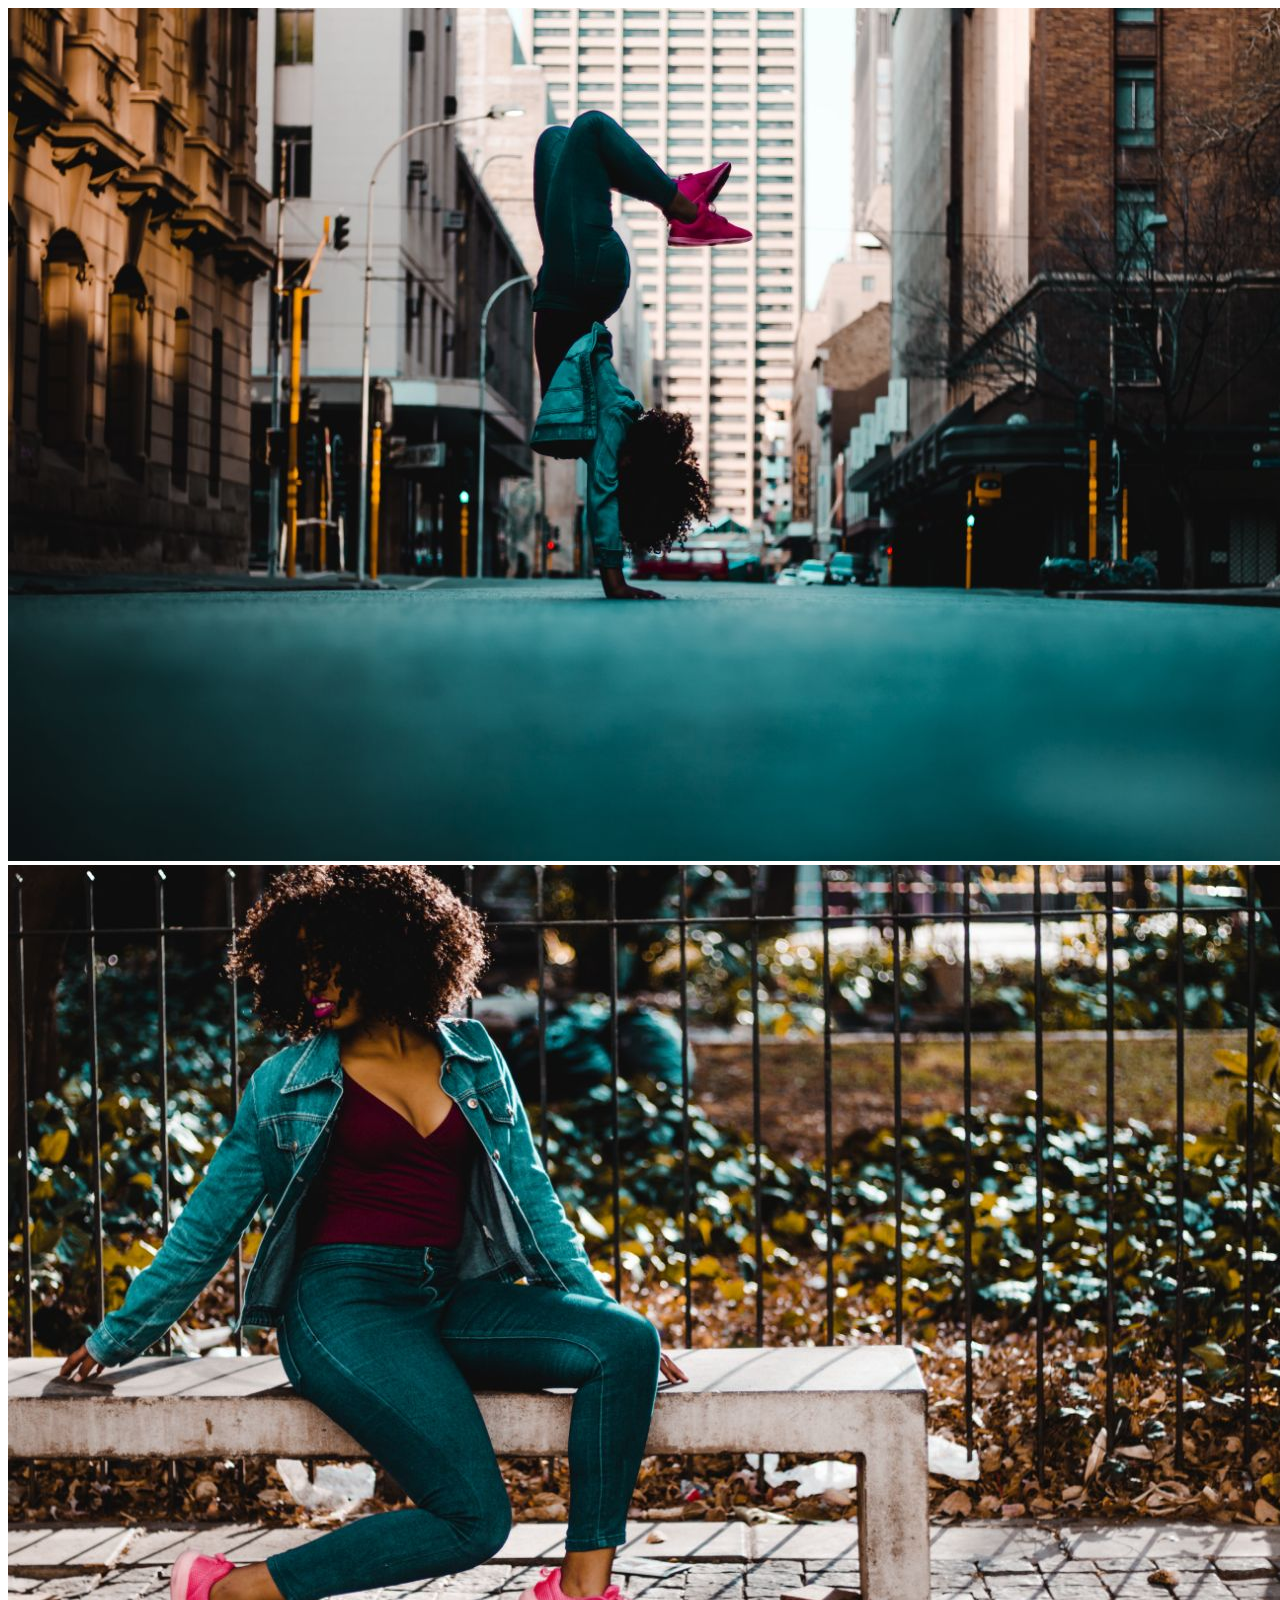
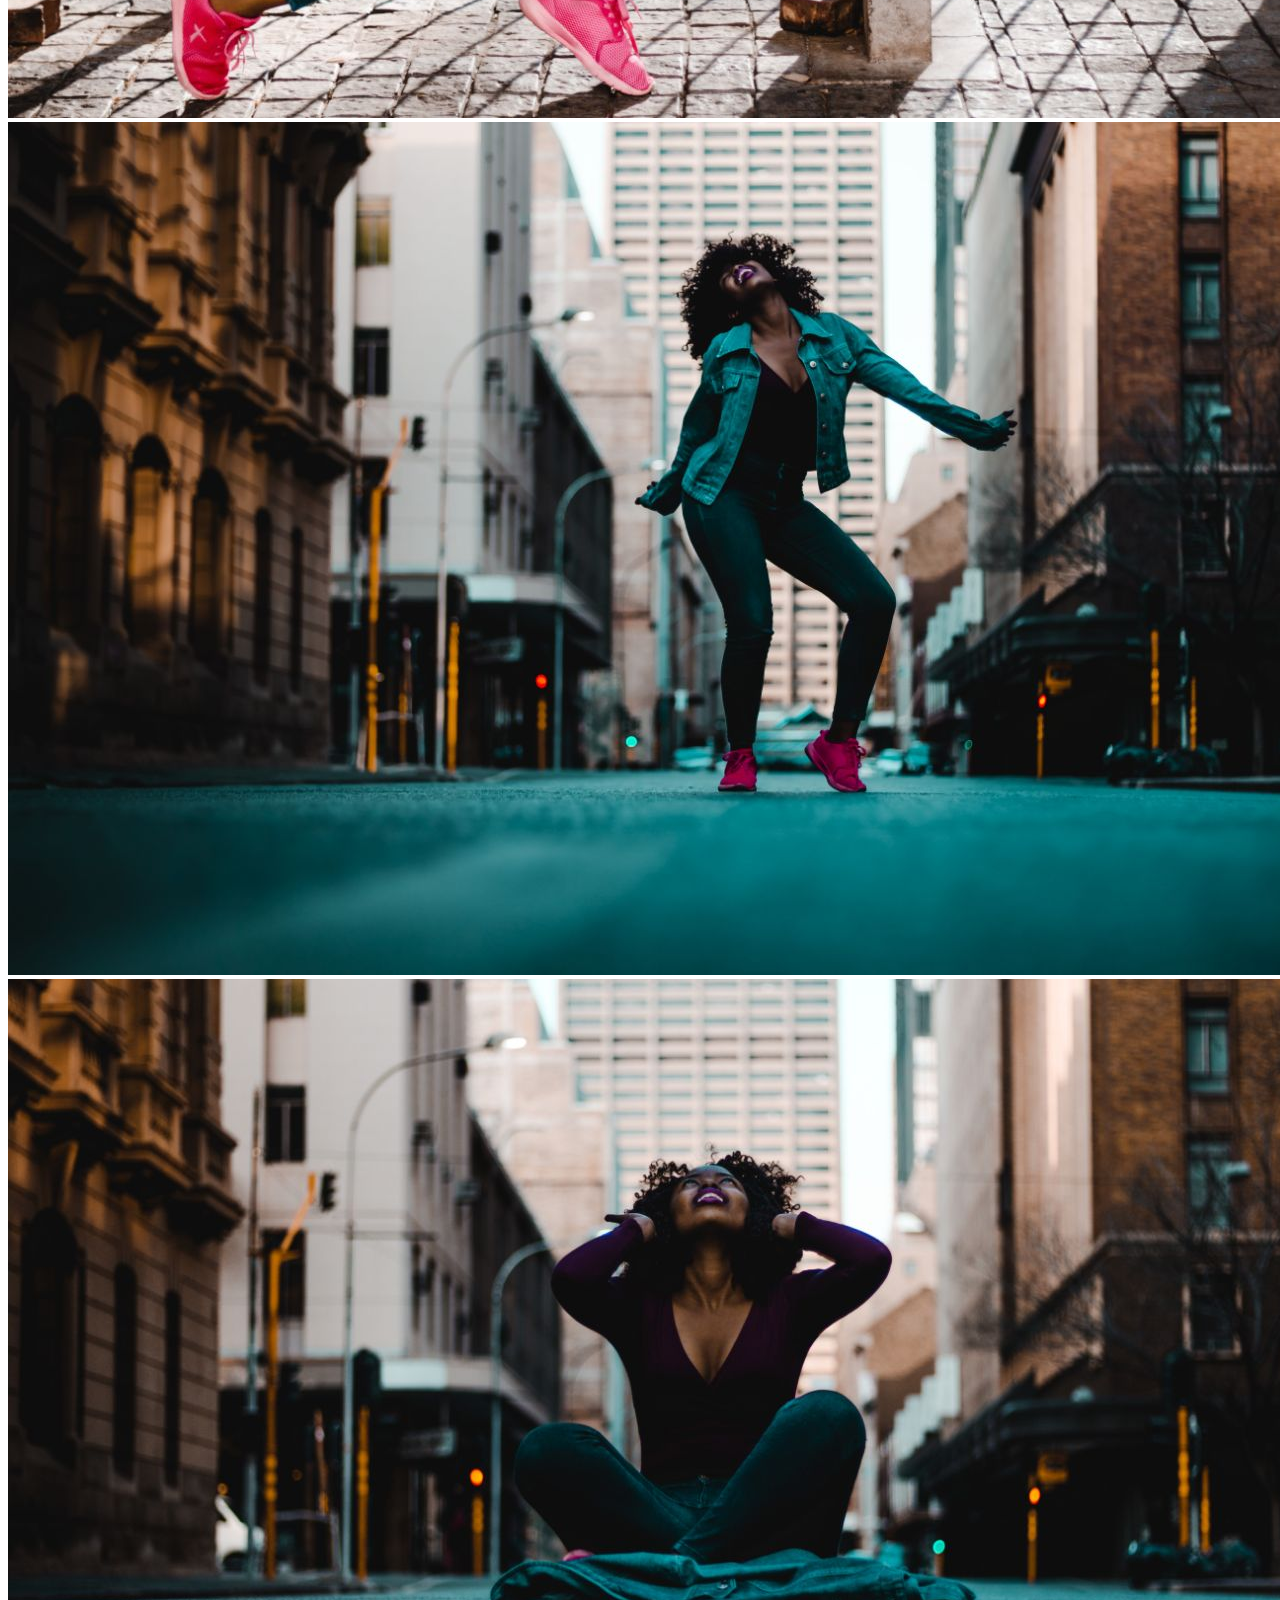
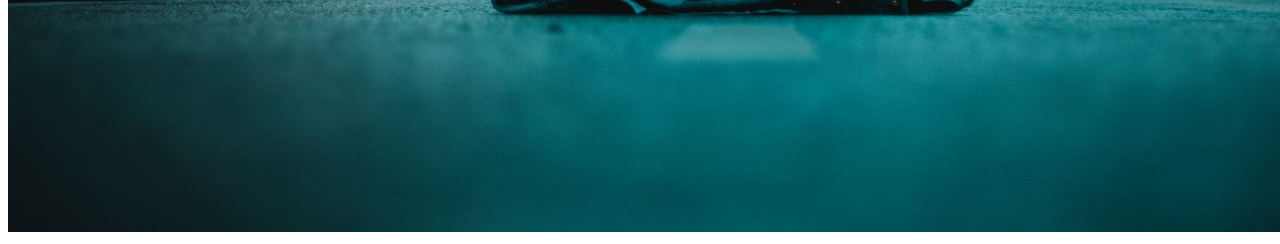
==== photoshoots.html @ d6f4a193 "fixed background, links and added images" ====
<!DOCTYPE html>
<html lang="en">
<head>
    <meta charset="UTF-8">
    <meta name="viewport" content="width=device-width, initial-scale=1.0">
    <meta http-equiv="X-UA-Compatible" content="ie=edge">
    <title>Photoshoot</title>
</head>
<body>
    <div>
        <img src="photoshoots/modelling_folder/IMG-20170611-WA0030.jpg" alt="me">
        <img src="photoshoots/modelling_folder/IMG-20170611-WA0031.jpg" alt="me">
        <img src="photoshoots/modelling_folder/IMG-20170611-WA0032.jpg" alt="me">
        <img src="photoshoots/modelling_folder/IMG-20170611-WA0033.jpg" alt="me">
        
    </div>
</body>
</html>
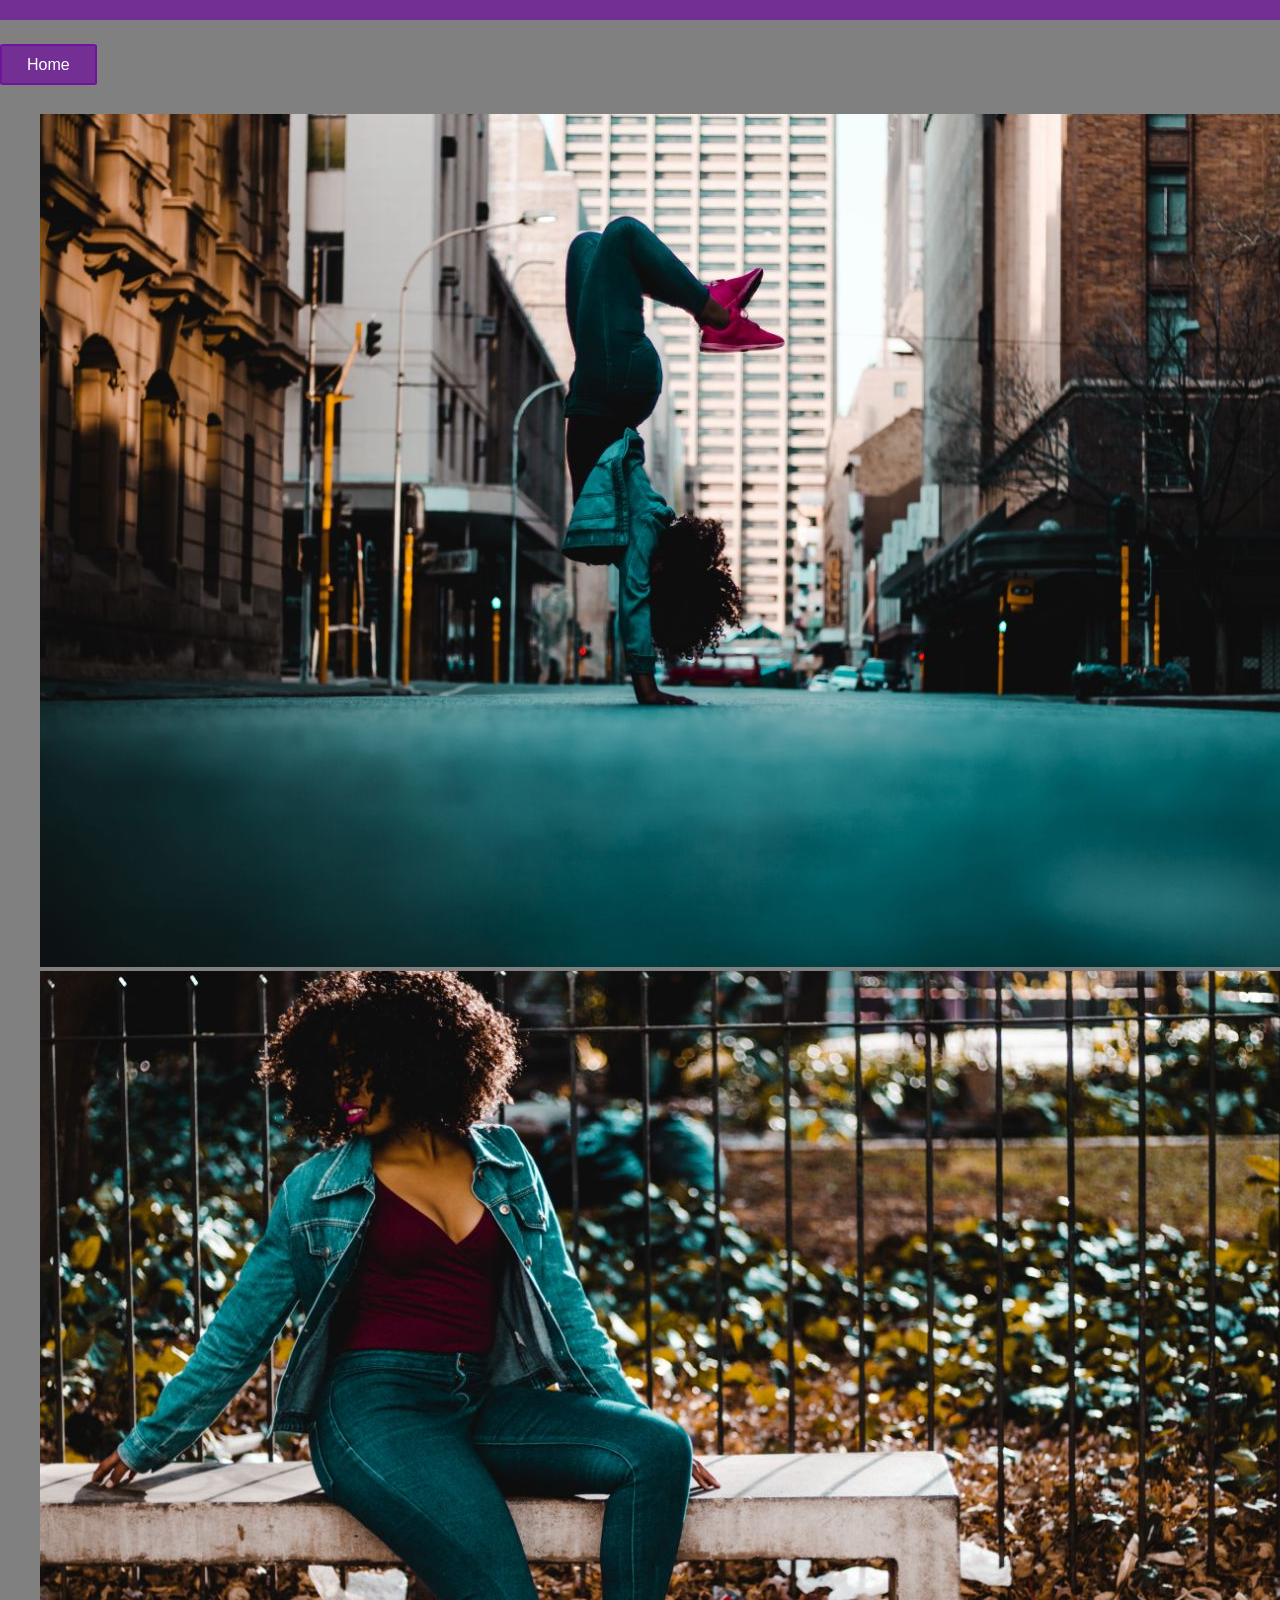
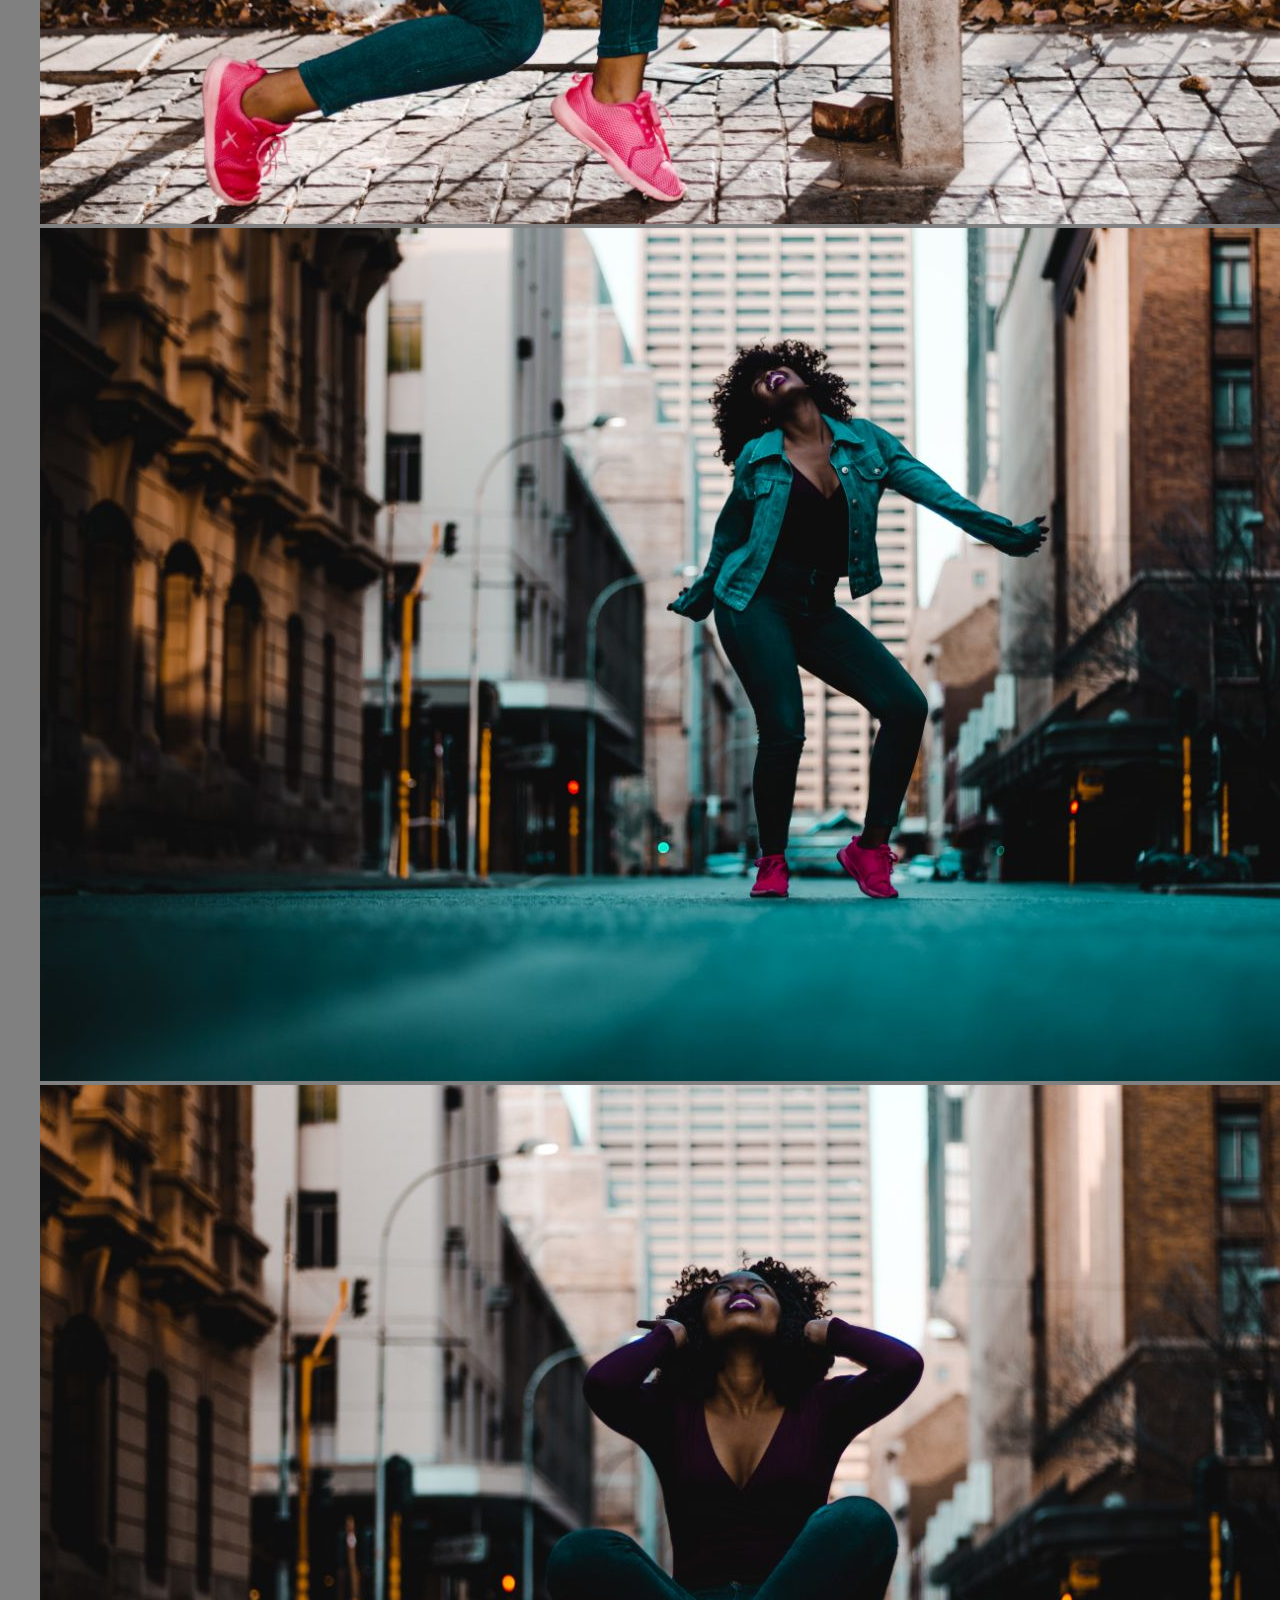
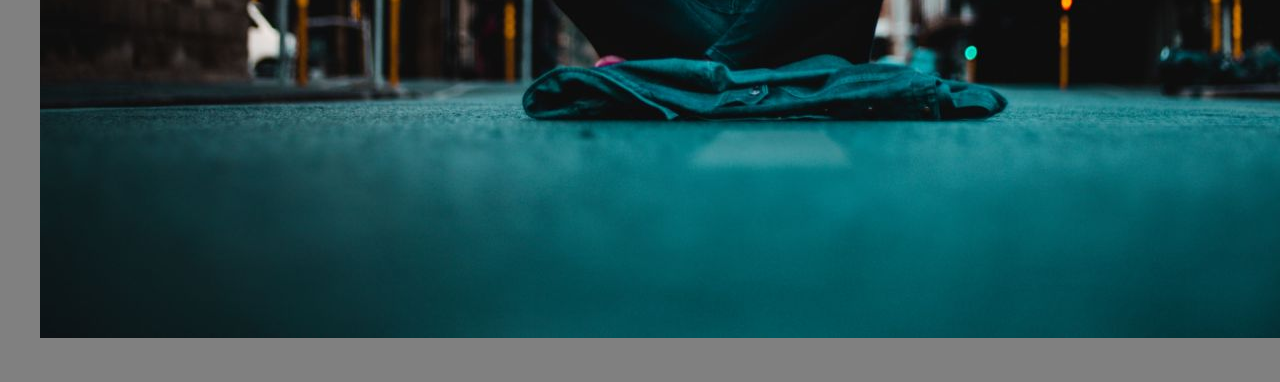
==== commit 4bc1e523: "website hosted" ====
--- a/photoshoots.html
+++ b/photoshoots.html
@@ -1,13 +1,23 @@
 <!DOCTYPE html>
 <html lang="en">
 <head>
+    <link rel="stylesheet" href="boitshepo.masemola.css">
     <meta charset="UTF-8">
     <meta name="viewport" content="width=device-width, initial-scale=1.0">
     <meta http-equiv="X-UA-Compatible" content="ie=edge">
     <title>Photoshoot</title>
 </head>
 <body>
-    <div>
+        <header> 
+                <br><br>
+                <nav>
+                    <ul>
+                        <li><a href="boitshepo.masemola.html" id="home" style="color: white;">Home</a></li>
+                    </ul>
+                </nav>          
+            </header> 
+   
+    <div class="poems">
         <img src="photoshoots/modelling_folder/IMG-20170611-WA0030.jpg" alt="me">
         <img src="photoshoots/modelling_folder/IMG-20170611-WA0031.jpg" alt="me">
         <img src="photoshoots/modelling_folder/IMG-20170611-WA0032.jpg" alt="me">
--- a/boitshepo.masemola.css
+++ b/boitshepo.masemola.css
@@ -0,0 +1,183 @@
+html,body {
+    margin: 0;
+    padding: 0;
+}
+
+.skill{
+    display:grid;
+    grid-template-columns: 1fr 1fr 1fr;
+    grid-gap:5%
+}
+
+* {
+    box-sizing: border-box;
+}
+
+ul {
+    list-style: none;
+    margin: 0;
+    padding: 0;
+}
+
+.hero {
+    text-align: center;
+    margin: 10% auto 10%;
+    height: 600px;
+    width: 600px;
+    border: 10px outset rgba(110, 10, 156, 0.4);
+    background-size: cover;
+    background-image: url("backgrounds/IMG-20170806-WA0008.jpg");
+    background-attachment: scroll;
+    border-radius: 50%;
+    background-repeat: no-repeat;
+    position: relative;
+}
+
+.hero .logo img {
+    position: absolute;
+    width: 10rem;
+    height: 10rem;
+    top: -5em;
+    left: 50%;
+    transform: translateX(-50%);
+}
+
+.hero .skills2 {
+    top: 0;
+    position: absolute;
+}
+.title {
+    position: absolute;
+    left: 20%;
+    top: 50%;
+    font-size: 60px;
+    font-family: Gill Sans;
+    color: white;
+    left: 50%;
+    transform: translateX(-50%);
+    width: calc(600px + 400px);
+    text-align: center;
+}
+.title .oh {
+    display: block;
+}
+
+.title > span{
+    font-weight: 300;
+    color: purple;
+}
+
+body {
+    font-family: 'Franklin Gothic Medium', 'Arial Narrow', Arial, sans-serif;
+    background-color: grey;
+}
+
+header {
+    border-top: 20px solid rgba(110, 10, 156, 0.678);
+    margin: 0;
+}
+
+#home {
+    border-radius: 5%;
+    margin-top: 20px;
+    padding: 10px 25px;
+    text-decoration: none;
+    background-color: rgba(110, 10, 156, 0.678);
+    border: solid 2px rgba(110, 10, 156, 0.678);
+}
+.companies {
+    text-decoration: none;
+}
+
+.logo {
+    background-image: url("backgrounds/Untitled-4.png");
+    text-align: center;
+    background-attachment: scroll;
+    background-repeat: no-repeat;
+}
+
+.box-wrapper {
+   padding: 20px 0; 
+   position: relative;
+   border-top: solid 2px #333;
+}
+
+.box {
+    gap: 5%;
+    display: grid;
+    margin-top: 30px;
+    grid-template-columns: 1fr 1fr 1fr;
+}
+
+.box-title {
+    top: -40px;
+    left: 40%;
+    padding: 0 10px;
+    background-color: grey;
+    position: absolute;
+    text-align: center;
+}
+
+.box-item {
+    padding: 20px;
+}
+
+.btn-cv {
+    border-radius: 5%;
+    padding: 10px 25px;
+    text-decoration: none;
+    border: solid 2px #333;
+    background-color: rgba(110, 10, 156, 0.4);
+}
+
+.box-circle {
+    position: relative;
+    height: 300px;
+    width: 300px;
+    margin: 20px;
+    border-radius: 50%;
+    background-size: cover;
+    background-image: url("backgrounds/IMG-20170806-WA0008.jpg");
+}
+
+@media only screen and (max-width: 600px) {
+    .box-wrapper { width: 100%;
+    }   
+}
+
+.page {
+    padding-left: 10px;
+    padding-right: 10px;
+}
+
+.par{
+    position: absolute;
+    transition: color 250ms ease;
+    top: 50%;
+    left: 50%;
+    transform: translate(-50%, -50%);
+    -ms-transform: translate(-50%, -50%);
+    text-align: center;
+    opacity: 0;
+}
+
+.box-circle:hover .par {
+    opacity: 1;
+    padding: 0 10px;
+}
+
+.box-circle:hover .overlay {
+    position: absolute;
+    transition: color 250ms ease;
+    top: 0;
+    left: 0;
+    width: 100%;
+    height: 100%;
+    border-radius: 50%;
+    background-color: rgba(0, 0, 0, 0.6);
+}
+
+.poems {
+    margin: 20px;
+    padding: 20px;
+}
